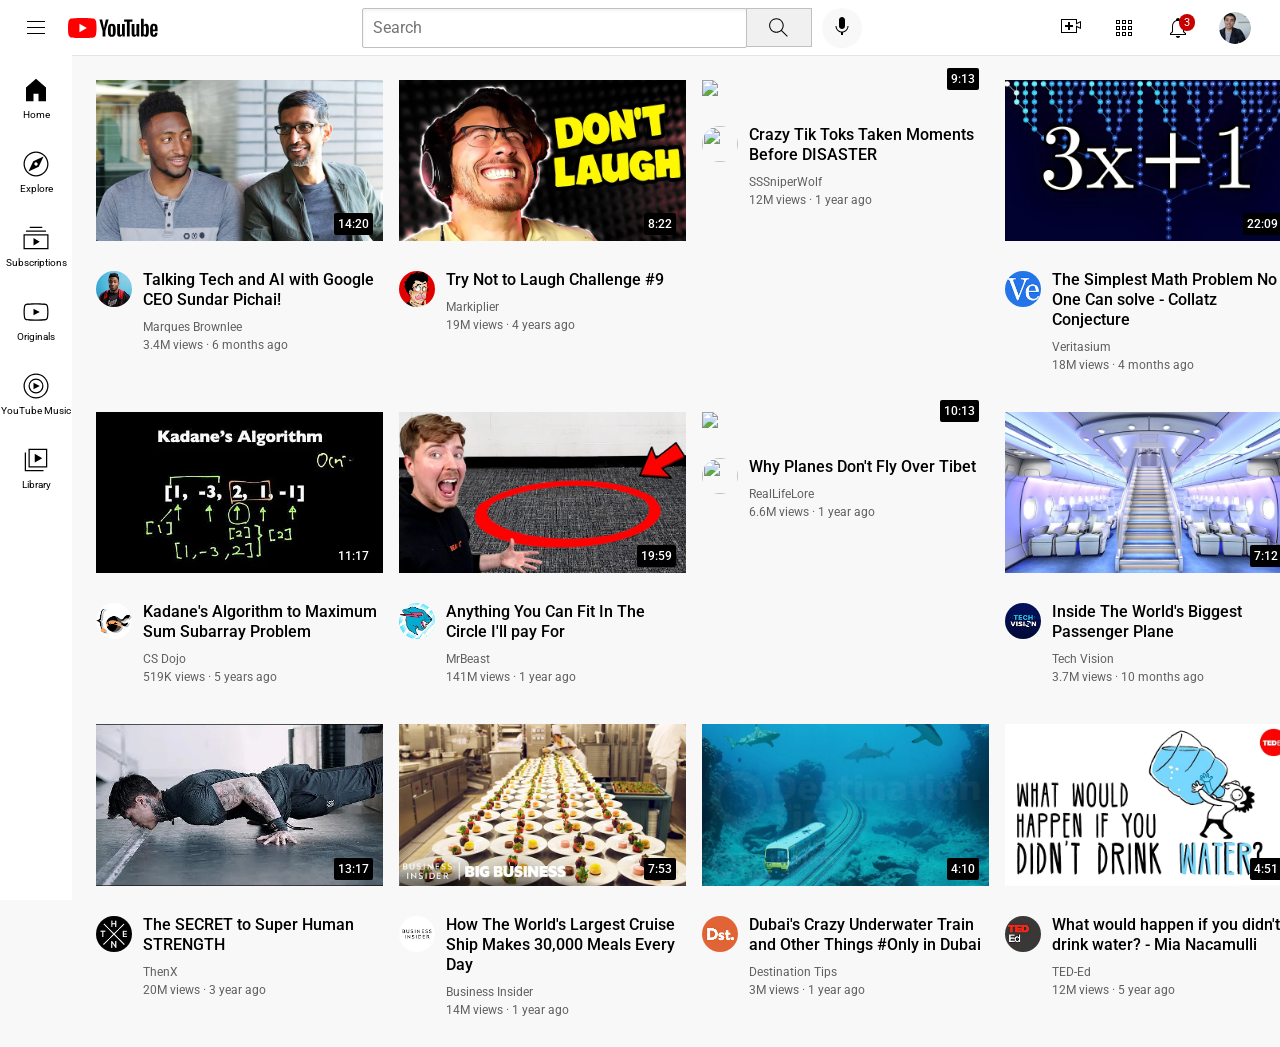
==== youtube.html @ 805df8c5 "Add files via upload" ====
<!DOCTYPE html>
<html lang="en">

<head>
    <meta charset="UTF-8">
    <meta name="viewport" content="width=device-width, initial-scale=1.0">
    <title>YouTube.com Clone</title>

    <link rel="preconnect" href="https://fonts.googleapis.com">
    <link rel="preconnect" href="https://fonts.gstatic.com" crossorigin>
    <link href="https://fonts.googleapis.com/css2?family=Roboto:ital,wght@0,100..900;1,100..900&display=swap"
        rel="stylesheet">

    <link rel="stylesheet" href="Styles/video.css">
    <link rel="stylesheet" href="Styles/header.css">
    <link rel="stylesheet" href="Styles/general.css">
    <link rel="stylesheet" href="Styles/sidebar.css">
</head>

<body>
    <div class="header">
        <div class="left-section">
            <img class="hamburger-menu" src="Icons/hamburger-menu.svg">
            <img class="youtube-logo" src="Icons/youtube-logo.svg">
        </div>
        <div class="middle-section">
            <input type="text" placeholder="Search" class="search-bar">
            <button class="search-button">
                <img class="search-icon" src="Icons/search.svg">
                <div class="tooltip">Search</div>
            </button>
            <button class="voice-search-button">
                <img class="voice-search-icon" src="Icons/voice-search-icon.svg">
                <div class="tooltip">Search with your voice</div>
            </button>
        </div>
        <div class="right-section">
            <div class="upload-tooltip">
                <img class="upload" src="Icons/upload.svg">
                <div class="tooltip">Create</div>
            </div>

            <div class="youtube-apps-tooltip">
                <img class="youtube-apps" src="Icons/youtube-apps.svg">
                <div class="tooltip">YouTube Apps</div>
            </div>

            <div class="notifications-icon-container notifications-tooltip" >
                <img src="Icons/notifications.svg" class="notifications">
                <div class="notifications-count">3</div>
                <div class="tooltip">Notifications</div>
            </div>

                <img class="my-channel-picture" src="Channels-picture/my-channel.jpeg">

        </div>

    </div>


    <div class="sidebar">
        <div class="sidebar-link">
            <img class="sidebar-icon" src="Sidebar-icons/home.svg">
            <div>
                <p class="side-text">Home</p>
            </div>
        </div>
        <div class="sidebar-link">
            <img class="sidebar-icon" src="Sidebar-icons/explore.svg">
            <div>
                <p class="side-text">Explore</p>
            </div>
        </div>
        <div class="sidebar-link">
            <img class="sidebar-icon" src="Sidebar-icons/subscriptions.svg">
            <div>
                <p class="side-text">Subscriptions</p>
            </div>
        </div>
        <div class="sidebar-link">
            <img class="sidebar-icon" src="Sidebar-icons/originals.svg">
            <div>
                <p class="side-text">Originals</p>
            </div>
        </div>
        <div class="sidebar-link">
            <img class="sidebar-icon" src="Sidebar-icons/youtube-music.svg">
            <div>
                <p class="side-text">YouTube Music</p>
            </div>
        </div>
        <div class="sidebar-link">
            <img class="sidebar-icon" src="Sidebar-icons/library.svg">
            <div>
                <p class="side-text">Library</p>
            </div>
        </div>
    </div>


    <div class="video-grid">
        <div class="video-preview">

            <div class="thumbnail-row">
                <a href="https://youtu.be/n2RNcPRtAiY?si=ywS56VvtZqs8I3Bt"><img class="thumbnail" src="Thumbnails/thumbnail-1.webp" alt="Thumbnail-1"></a>
                <div class="video-length">14:20</div>
            </div>
            <div class="video-info-grid">
                <div class="channel-picture">
                    <a href="https://youtube.com/@mkbhd?si=HwsjlEPZdfZRL6Wl">
                        <img src="Channels-picture/channel-1.jpeg" class="icon">
                    </a>
                </div>
                <div class="video-info">
                    <p class="video-title">Talking Tech and AI with Google CEO Sundar Pichai!</p>
                    <p class="video-author">Marques Brownlee</p>
                    <p class="video-stats">3.4M views &#183; 6 months ago</p>
                </div>
            </div>
        </div>
        <div class="video-preview">
            <div class="thumbnail-row">
                <a href="https://youtu.be/mP0RAo9SKZk?si=tq9yCyyNDq5b0_im">
                    <img src="Thumbnails/thumbnail-2.webp" alt="Thumbnail-2" class="thumbnail">
                </a>
                <div class="video-length">8:22</div>
            </div>
            <div class="video-info-grid">
                <div class="channel-picture">
                    <a href="https://youtube.com/@markiplier?si=-QwYKzZkcKWpm5xz">
                        <img src="Channels-picture/channel-2.jpeg" class="icon">
                    </a>
                </div>
                <div class="video-info">
                    <p class="video-title">Try Not to Laugh Challenge #9</p>
                    <p class="video-author">Markiplier</p>
                    <p class="video-stats">19M views &#183; 4 years ago</p>
                </div>
            </div>
        </div>

        <div class="video-preview">
            <div class="thumbnail-row">
                <a href="https://youtu.be/FgjPQQeTh1w?si=45qwWIC5Lx7pUMVu">
                    <img class="thumbnail" src="Thumbnails/thumbnail-3.webp">
                </a>
                <div class="video-length">9:13</div>
            </div>
            <div class="video-info-grid">
                <div class="channel-picture">
                    <a href="https://youtube.com/@sssniperwolf?si=_4jLdK9Hpe71K1LI">
                        <img class="icon" src="Channels-picture/channel-3.jpeg">
                    </a>
                </div>
                <div class="video-info">
                    <p class="video-title">Crazy Tik Toks Taken Moments Before DISASTER</p>
                    <p class="video-author">SSSniperWolf</p>
                    <p class="video-stats">12M views &#183; 1 year ago</p>
                </div>
            </div>
        </div>

        <div class="video-preview">
            <div class="thumbnail-row">
                <a href="https://youtu.be/094y1Z2wpJg?si=3vijOHV7n1v48WhL">
                    <img class="thumbnail" src="Thumbnails/thumbnail-4.webp">
                </a>
                <div class="video-length">22:09</div>
            </div>
            <div class="video-info-grid">
                <div class="channel-picture">
                    <a href="https://youtube.com/@veritasium?si=f1sW0SY8KsUWjaFx">
                        <img class="icon" src="Channels-picture/channel-4.jpeg">
                    </a>
                </div>
                <div class="video-info">
                    <p class="video-title">The Simplest Math Problem No One Can solve - Collatz Conjecture</p>
                    <p class="video-author">Veritasium</p>
                    <p class="video-stats">18M views &#183; 4 months ago</p>
                </div>
            </div>
        </div>

        <div class="video-preview">
            <div class="thumbnail-row">
                <a href="https://youtu.be/86CQq3pKSUw?si=F56yfEnCfnoHIzDa">
                    <img src="Thumbnails/thumbnail-5.webp" class="thumbnail">
                </a>
                <div class="video-length">11:17</div>
            </div>
            <div class="video-info-grid">
                <div class="channel-picture">
                    <a href="https://youtube.com/@csdojo?si=z7gKMdmj8Stnj-O0">
                        <img src="Channels-picture/channel-5.jpeg" class="icon">
                    </a>
                </div>
                <div class="video-info">
                    <p class="video-title">Kadane's Algorithm to Maximum Sum Subarray Problem</p>
                    <p class="video-author">CS Dojo</p>
                    <p class="video-stats">519K views &#183; 5 years ago</p>
                </div>
            </div>
        </div>

        <div class="video-preview">
            <div class="thumbnail-row">
                <a href="https://youtu.be/yXWw0_UfSFg?si=9_xSqV65pQeDXmpS">
                    <img src="Thumbnails/thumbnail-6.webp" class="thumbnail">
                </a>
                <div class="video-length">19:59</div>
            </div>
            <div class="video-info-grid">
                <div class="channel-picture">
                    <a href="https://youtube.com/@mrbeast?si=vjMGUwD9JaVr5BM8">
                        <img src="Channels-picture/channel-6.jpeg" class="icon">
                    </a>
                </div>
                <div class="video-info">
                    <p class="video-title">Anything You Can Fit In The Circle I'll pay For</p>
                    <p class="video-author">MrBeast</p>
                    <p class="video-stats">141M views &#183; 1 year ago</p>
                </div>
            </div>
        </div>
        <div class="video-preview">
            <div class="thumbnail-row">
                <a href="https://youtu.be/fNVa1qMbF9Y?si=mlCtyBqM-1C4mQN3">
                    <img src="Thumbnails/thumbnail-7.webp" class="thumbnail">
                </a>
                <div class="video-length">10:13</div>
            </div>
            <div class="video-info-grid">
                <div class="channel-picture">
                    <a href="https://youtube.com/@reallifelore?si=t05IJ1g6tsUBHEza">
                        <img src="Channels-picture/channel-7.jpeg" class="icon">
                    </a>
                </div>
                <div class="video-info">
                    <p class="video-title">Why Planes Don't Fly Over Tibet</p>
                    <p class="video-author">RealLifeLore</p>
                    <p class="video-stats">6.6M views &#183; 1 year ago</p>
                </div>
            </div>
        </div>
        <div class="video-preview">
            <div class="thumbnail-row">
                <a href="https://youtu.be/lFm4EM1juls?si=U8vPtbJs-IB7koVw">
                    <img src="Thumbnails/thumbnail-8.webp" class="thumbnail">
                </a>
                <div class="video-length">7:12</div>
            </div>
            <div class="video-info-grid">
                <div class="channel-picture">
                    <a href="https://youtube.com/@adin?si=xf7pwfrrXUGAbbdW">
                        <img src="Channels-picture/channel-8.jpeg" class="icon">
                    </a>
                </div>
                <div class="video-info">
                    <p class="video-title">Inside The World's Biggest Passenger Plane</p>
                    <p class="video-author">Tech Vision</p>
                    <p class="video-stats">3.7M views &#183; 10 months ago</p>
                </div>
            </div>
        </div>
        <div class="video-preview">
            <div class="thumbnail-row">
                <a href="https://youtu.be/ixmxOlcrlUc?si=qSjqKc1NgmBJe-BG">
                    <img src="Thumbnails/thumbnail-9.webp" class="thumbnail">
                </a>
                <div class="video-length">13:17</div>
            </div>
            <div class="video-info-grid">
                <div class="channel-picture">
                    <a href="https://youtube.com/@officialthenxstudios?si=OWhkotPARu5wJkS6">
                        <img src="Channels-picture/channel-9.jpeg" class="icon">
                    </a>
                </div>
                <div class="video-info">
                    <p class="video-title">The SECRET to Super Human STRENGTH</p>
                    <p class="video-author">ThenX</p>
                    <p class="video-stats">20M views &#183; 3 year ago</p>
                </div>
            </div>
        </div>
        <div class="video-preview">
            <div class="thumbnail-row">
                <a href="https://youtu.be/R2vXbFp5C9o?si=KgdtUZJwwCWiojuZ">
                    <img src="Thumbnails/thumbnail-10.webp" class="thumbnail">
                </a>
                <div class="video-length">7:53</div>
            </div>
            <div class="video-info-grid">
                <div class="channel-picture">
                    <a href="https://youtube.com/@businessinsider?si=sN7BTqBjSw17WkyZ">
                        <img src="Channels-picture/channel-10.jpeg" class="icon">
                    </a>
                </div>
                <div class="video-info">
                    <p class="video-title">How The World's Largest Cruise Ship Makes 30,000 Meals Every Day</p>
                    <p class="video-author">Business Insider</p>
                    <p class="video-stats">14M views &#183; 1 year ago</p>
                </div>
            </div>
        </div>
        <div class="video-preview">
            <div class="thumbnail-row">
                <a href="https://youtu.be/0nZuYyXET3s?si=0doeN-1_7F9aYvYd">
                    <img src="Thumbnails/thumbnail-11.webp" class="thumbnail">
                </a>
                <div class="video-length">4:10</div>
            </div>
            <div class="video-info-grid">
                <div class="channel-picture">
                    <a href="https://youtube.com/@destinationtips?si=1AZLStXSthxAYpxl">
                        <img src="Channels-picture/channel-11.jpeg" class="icon">
                    </a>
                </div>
                <div class="video-info">
                    <p class="video-title">Dubai's Crazy Underwater Train and Other Things #Only in Dubai</p>
                    <p class="video-author">Destination Tips</p>
                    <p class="video-stats">3M views &#183; 1 year ago</p>
                </div>
            </div>
        </div>
        <div class="video-preview">
            <div class="thumbnail-row">
                <a href="https://youtu.be/9iMGFqMmUFs?si=yPRTFW2FkAAukufg">
                    <img src="Thumbnails/thumbnail-12.webp" class="thumbnail">
                </a>
                <div class="video-length">4:51</div>
            </div>
            <div class="video-info-grid">
                <div class="channel-picture">
                    <a href="https://youtube.com/@teded?si=sSVCHlFHuGuraSlj">
                        <img src="Channels-picture/channel-12.jpeg" class="icon">
                    </a>
                </div>
                <div class="video-info">
                    <p class="video-title">What would happen if you didn't drink water? - Mia Nacamulli</p>
                    <p class="video-author">TED-Ed</p>
                    <p class="video-stats">12M views &#183; 5 year ago</p>
                </div>
            </div>
        </div>
    </div>
</body>

</html>
---- Styles/video.css ----
.thumbnail {
    width: 100%;
}

.icon{
    margin-top: 18px;
    height: 36px;
    width: 36px;
    border-radius: 25px;
    display: inline-block;
}
.video-grid{
    display: grid;
    grid-template-columns: 1fr 1fr 1fr;
    column-gap: 16px;
    row-gap: 40px;
}

@media (max-width: 750px) {
    .video-grid {
        grid-template-columns: 1fr 1fr;
    }
}

@media (min-width: 1000px) {
    .video-grid{
        grid-template-columns: 1fr 1fr 1fr 1fr;
    }
}

@media ((min-width: 751px) and (max-width: 999px)) {
    .video-grid{
        grid-template-columns: 1fr 1fr 1fr;
    }
}

.video-info-grid{
    display: grid;
    grid-template-columns: 37px 1fr;
}
.channel-picture{
    vertical-align: top;
}
.video-info{
    display: inline-block;
    width: 240px;
    margin-left: 10px;
}
.video-title{
    font-weight: 500;
    line-height: 20px;
    margin-bottom: 10px;
    margin-top: 17px;
}
.video-author{
    color: rgb(96, 96, 96);
    margin-bottom: 4px;
    font-size: 12px;
    margin-top: 0;
}
.video-stats{
    margin-top: 0;
    font-size: 12px;
    color: rgb(96,96,96);
}
.thumbnail-row{
    position: relative;
    margin-bottom: 8px;
}
.video-length{
    font-family: Roboto, Arial;
    position: absolute;
    background-color: black;
    color: white;
    bottom: 10px;
    right: 10px;
    /* padding-right: 4px;
    padding-left: 4px;
    padding-top: 4px;
    padding-bottom: 4px; */
    padding: 4px;         /*same as 4 lines above*/
    font-size: 12px;
    font-weight: 500;
    border-radius: 2px;
}
---- Styles/header.css ----
.header {
    height: 55px;
    background-color: white;

    display: flex;
    flex-direction: row;
    justify-content: space-between;

    position: fixed;
    top: 0;
    left: 0;
    right: 0;

    border-bottom-width: 1px;
    border-bottom-style: solid;
    border-bottom-color: rgb(228, 228, 228);

    z-index: 100;
}

.left-section {
    display: flex;
    align-items: center;
}

.middle-section {
    flex: 1;
    margin-left: 70px;
    margin-right: 35px;
    max-width: 500px;
    display: flex;
    align-items: center;
}

.right-section {
    width: 250px;
    display: flex;
    align-items: center;
    justify-content: space-evenly;
    flex-shrink: 0;
}

.hamburger-menu {
    height: 24px;
    margin-left: 24px;
    margin-right: 20px;
}

.youtube-logo {
    height: 20px;
}

.search-bar{
    flex: 1;
    height: 36px;
    padding-left: 10px;
    font-size: 16px;
    /* border-width: 1px;
    border-style: solid;
    border-color: rgb(192, 192, 192); */
    border: 1px solid rgb(192, 192, 192);    /*same as 3 lines above*/
    border-radius: 2px;
    box-shadow: inset 1px 2px 3px rgba(0, 0, 0, 0.05);
    width: 0;      /*to allow it to shrink*/
}

.search-bar::placeholder{
    font-family: Roboto, Arial;
    font-size: 16px;
}

.search-button{
    height: 39px;
    width: 66px;
    background-color: rgb(240, 240, 240);
    border-width: 1px;
    border-style: solid;
    border-color: rgb(192, 192, 192);
    margin-left: -1px;              /*note*/
    margin-right: 10px;
    margin-right: 10px;
}

.search-button,
.voice-search-button
.upload-tooltip,
.youtube-apps-tooltip,
.notifications-tooltip{
    position: relative;
    display: flex;
    align-items: center;
    justify-content: center;
}

.search-button .tooltip,
.voice-search-button .tooltip,
.upload-tooltip .tooltip,
.youtube-apps-tooltip .tooltip,
.notifications-tooltip .tooltip{
    font-family: Roboto, Arial;
    position: absolute;
    background-color: grey;
    color: white;
    padding-top: 4px;
    padding-bottom: 4px;
    padding-left: 8px;
    padding-right: 8px;
    border-radius: 2px;
    font-size: 12px;

    bottom: -30px;
    opacity: 0;
    transition: opacity 0.15s;
    pointer-events: none;   /*won't work if we hover over tooltip*/
    white-space: nowrap;
}

.search-button:hover .tooltip,
.voice-search-button:hover .tooltip,
.upload-tooltip:hover .tooltip,
.youtube-apps-tooltip:hover .tooltip,
.notifications-tooltip:hover .tooltip{
    opacity: 1;
}

.search-icon{
    height: 25px;
}

.voice-search-icon {
    height: 24px;
}
.voice-search-button{
    height: 40px;
    width: 40px;
    border-radius: 20px;
    border: none;
    background-color: rgb(248, 248, 248);
}

.upload {
    height: 24px;
}

.my-channel-picture {
    height: 32px;
    border-radius: 16px;
}

.youtube-apps {
    height: 24px;
}

.notifications {
    height: 24px;
}

.notifications-icon-container{
    position: relative;
}
.notifications-count{
    font-family: Roboto, Arial;
    font-size: 11px;
    position: absolute;

    top: -2px;
    right: -5px;

    background-color: rgb(200, 0, 0);
    color: white;
    border-radius: 10px;
    padding-left: 5px;
    padding-right: 5px;
    padding-top: 2px;
    padding-bottom: 2px;
}
---- Styles/general.css ----
p{
    font-family: Roboto, Arial;
    margin-top: 0;
    margin-bottom: 0;
}
body{
    margin: 0;
    padding-top: 80px;
    padding-left: 96px;
    padding-right: 24px;
    background-color: rgb(248, 248, 248);
    margin-bottom: 30px;
}
---- Styles/sidebar.css ----
.sidebar{
    background-color: white;
    color: white;
    position: fixed;
    left: 0;
    top: 55px;
    bottom: 0;
    width: 72px;
    padding-top: 5px;

    z-index: 200;
}

.sidebar-icon{
    height: 30px;
    margin-bottom: 4px;
}

.side-text{
    color: black;
    font-size: 10px;
}
.sidebar-link{
    height: 74px;
    display: flex;
    align-items: center;
    justify-content: center;
    flex-direction: column;
    cursor: pointer;
}
.sidebar-link:hover{
    background-color: rgb(235, 235, 235);
}
.sidebar-link div{
    font-family: Roboto, Arial;
    font-size: 10px;
}
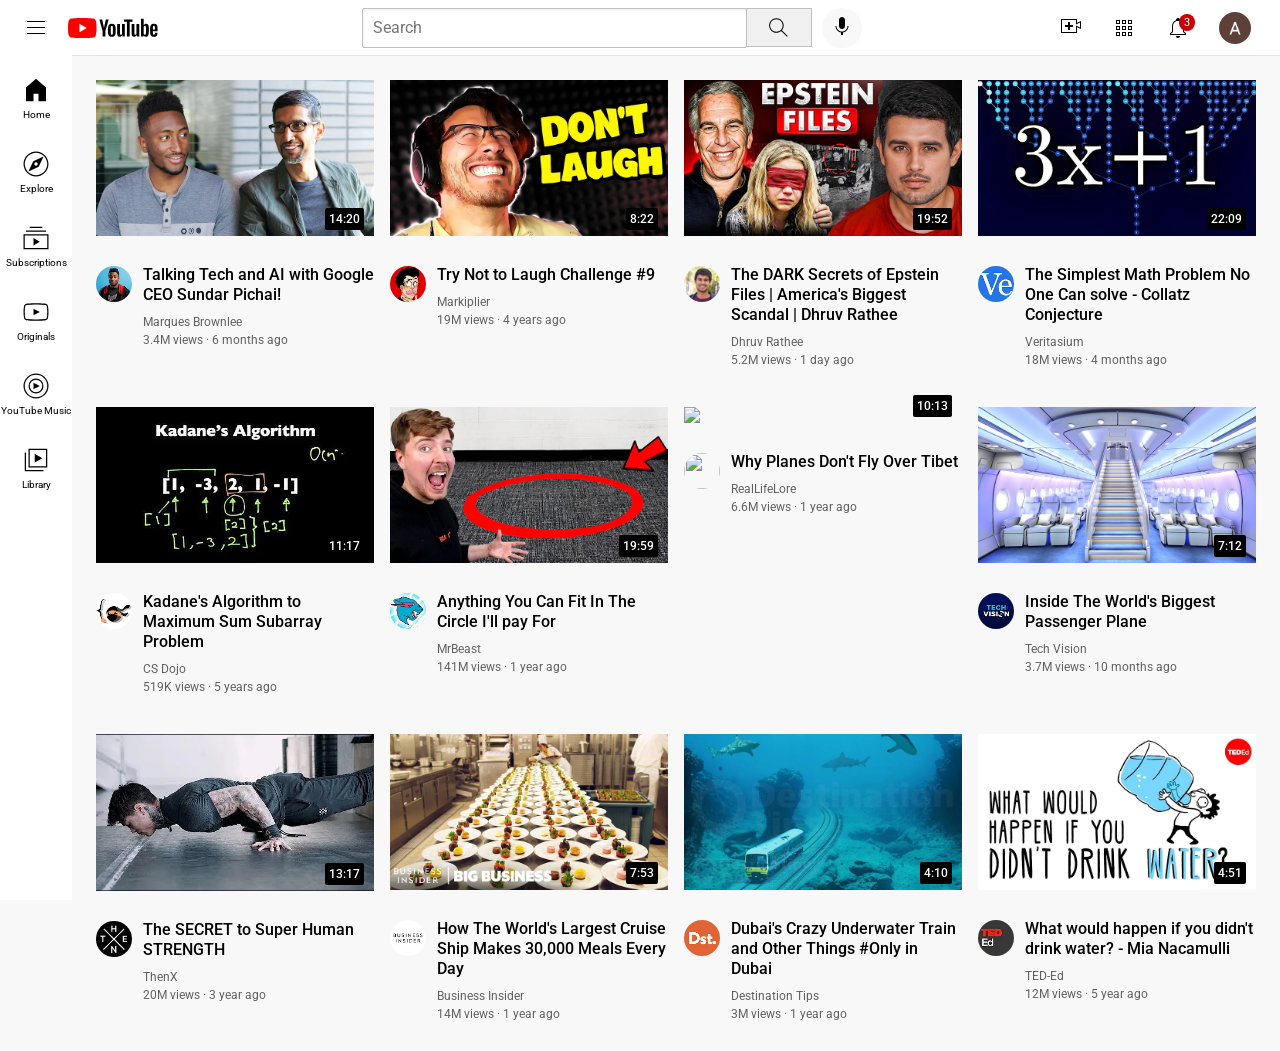
==== commit 78b261de: "Add files via upload" ====
--- a/youtube.html
+++ b/youtube.html
@@ -51,7 +51,7 @@
                 <div class="tooltip">Notifications</div>
             </div>
 
-                <img class="my-channel-picture" src="Channels-picture/my-channel.jpeg">
+                <img class="my-channel-picture" src="Channels-picture/my-channel.jpg">
 
         </div>
 
@@ -142,20 +142,20 @@
         <div class="video-preview">
             <div class="thumbnail-row">
                 <a href="https://youtu.be/FgjPQQeTh1w?si=45qwWIC5Lx7pUMVu">
-                    <img class="thumbnail" src="Thumbnails/thumbnail-3.webp">
-                </a>
-                <div class="video-length">9:13</div>
-            </div>
-            <div class="video-info-grid">
-                <div class="channel-picture">
-                    <a href="https://youtube.com/@sssniperwolf?si=_4jLdK9Hpe71K1LI">
-                        <img class="icon" src="Channels-picture/channel-3.jpeg">
-                    </a>
-                </div>
-                <div class="video-info">
-                    <p class="video-title">Crazy Tik Toks Taken Moments Before DISASTER</p>
-                    <p class="video-author">SSSniperWolf</p>
-                    <p class="video-stats">12M views &#183; 1 year ago</p>
+                    <img class="thumbnail" src="Thumbnails/thumbnail-3.avif">
+                </a>
+                <div class="video-length">19:52</div>
+            </div>
+            <div class="video-info-grid">
+                <div class="channel-picture">
+                    <a href="https://youtu.be/O1z_-O6IXIc?si=Q6aJwnqXNNNcsoW_">
+                        <img class="icon" src="Channels-picture/channel-3.jpg">
+                    </a>
+                </div>
+                <div class="video-info">
+                    <p class="video-title">The DARK Secrets of Epstein Files | America's Biggest Scandal | Dhruv Rathee</p>
+                    <p class="video-author">Dhruv Rathee</p>
+                    <p class="video-stats">5.2M views &#183; 1 day ago</p>
                 </div>
             </div>
         </div>
--- a/Styles/video.css
+++ b/Styles/video.css
@@ -42,8 +42,6 @@
     vertical-align: top;
 }
 .video-info{
-    display: inline-block;
-    width: 240px;
     margin-left: 10px;
 }
 .video-title{
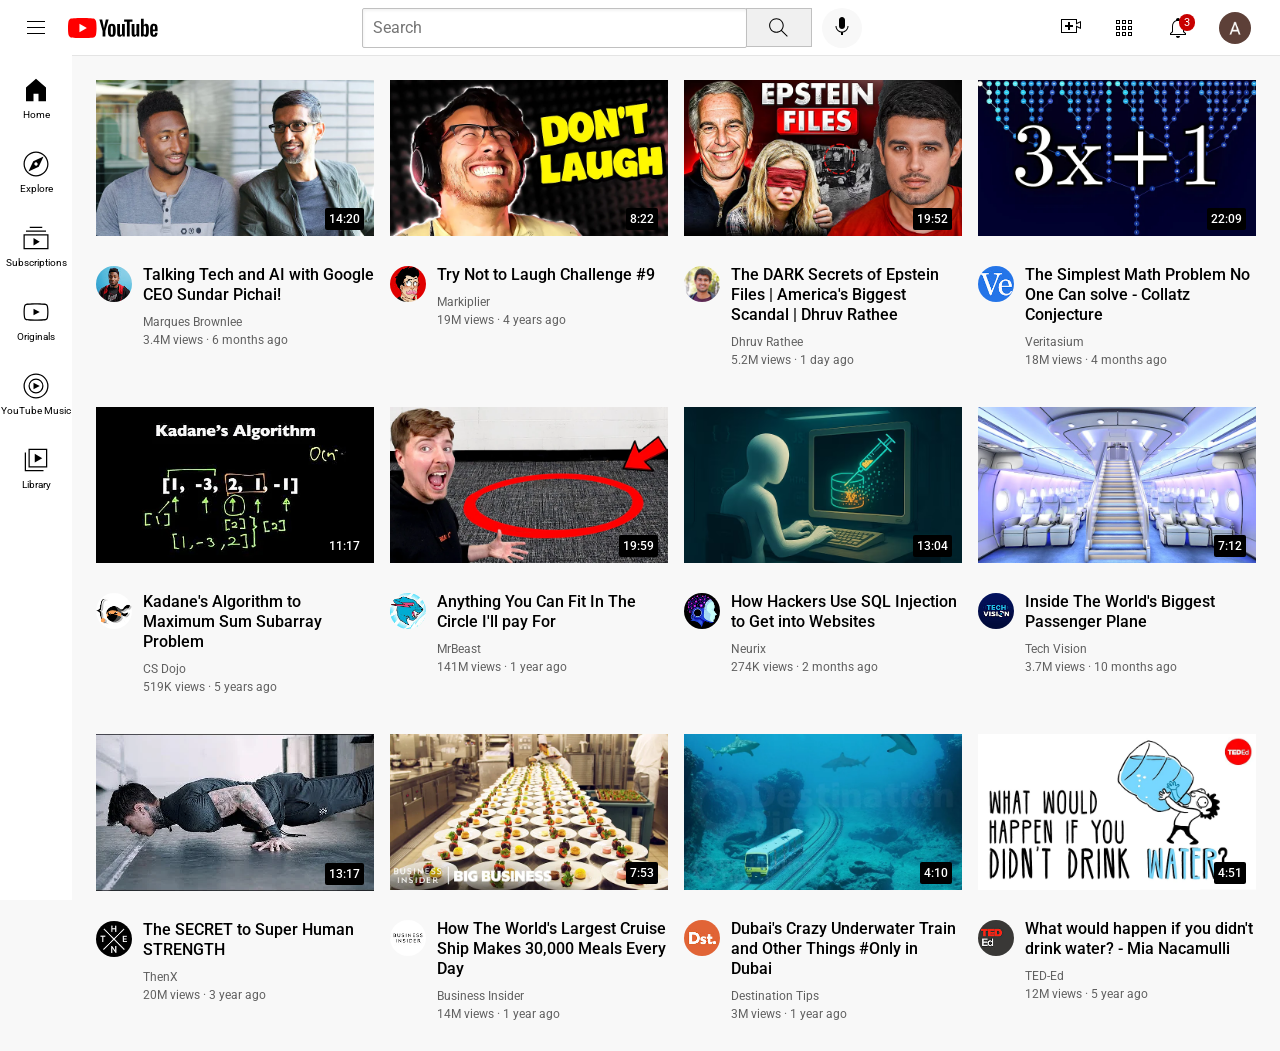
==== commit 07846d52: "Add files via upload" ====
--- a/youtube.html
+++ b/youtube.html
@@ -225,20 +225,20 @@
         <div class="video-preview">
             <div class="thumbnail-row">
                 <a href="https://youtu.be/fNVa1qMbF9Y?si=mlCtyBqM-1C4mQN3">
-                    <img src="Thumbnails/thumbnail-7.webp" class="thumbnail">
-                </a>
-                <div class="video-length">10:13</div>
-            </div>
-            <div class="video-info-grid">
-                <div class="channel-picture">
-                    <a href="https://youtube.com/@reallifelore?si=t05IJ1g6tsUBHEza">
-                        <img src="Channels-picture/channel-7.jpeg" class="icon">
-                    </a>
-                </div>
-                <div class="video-info">
-                    <p class="video-title">Why Planes Don't Fly Over Tibet</p>
-                    <p class="video-author">RealLifeLore</p>
-                    <p class="video-stats">6.6M views &#183; 1 year ago</p>
+                    <img src="Thumbnails/thumbnail-7.avif" class="thumbnail">
+                </a>
+                <div class="video-length">13:04</div>
+            </div>
+            <div class="video-info-grid">
+                <div class="channel-picture">
+                    <a href="https://youtu.be/GpngIucpMkw?si=MdaCajfnpV0Jewlr">
+                        <img src="Channels-picture/channel-7.jpg" class="icon">
+                    </a>
+                </div>
+                <div class="video-info">
+                    <p class="video-title">How Hackers Use SQL Injection to Get into Websites</p>
+                    <p class="video-author">Neurix</p>
+                    <p class="video-stats">274K views &#183; 2 months ago</p>
                 </div>
             </div>
         </div>
